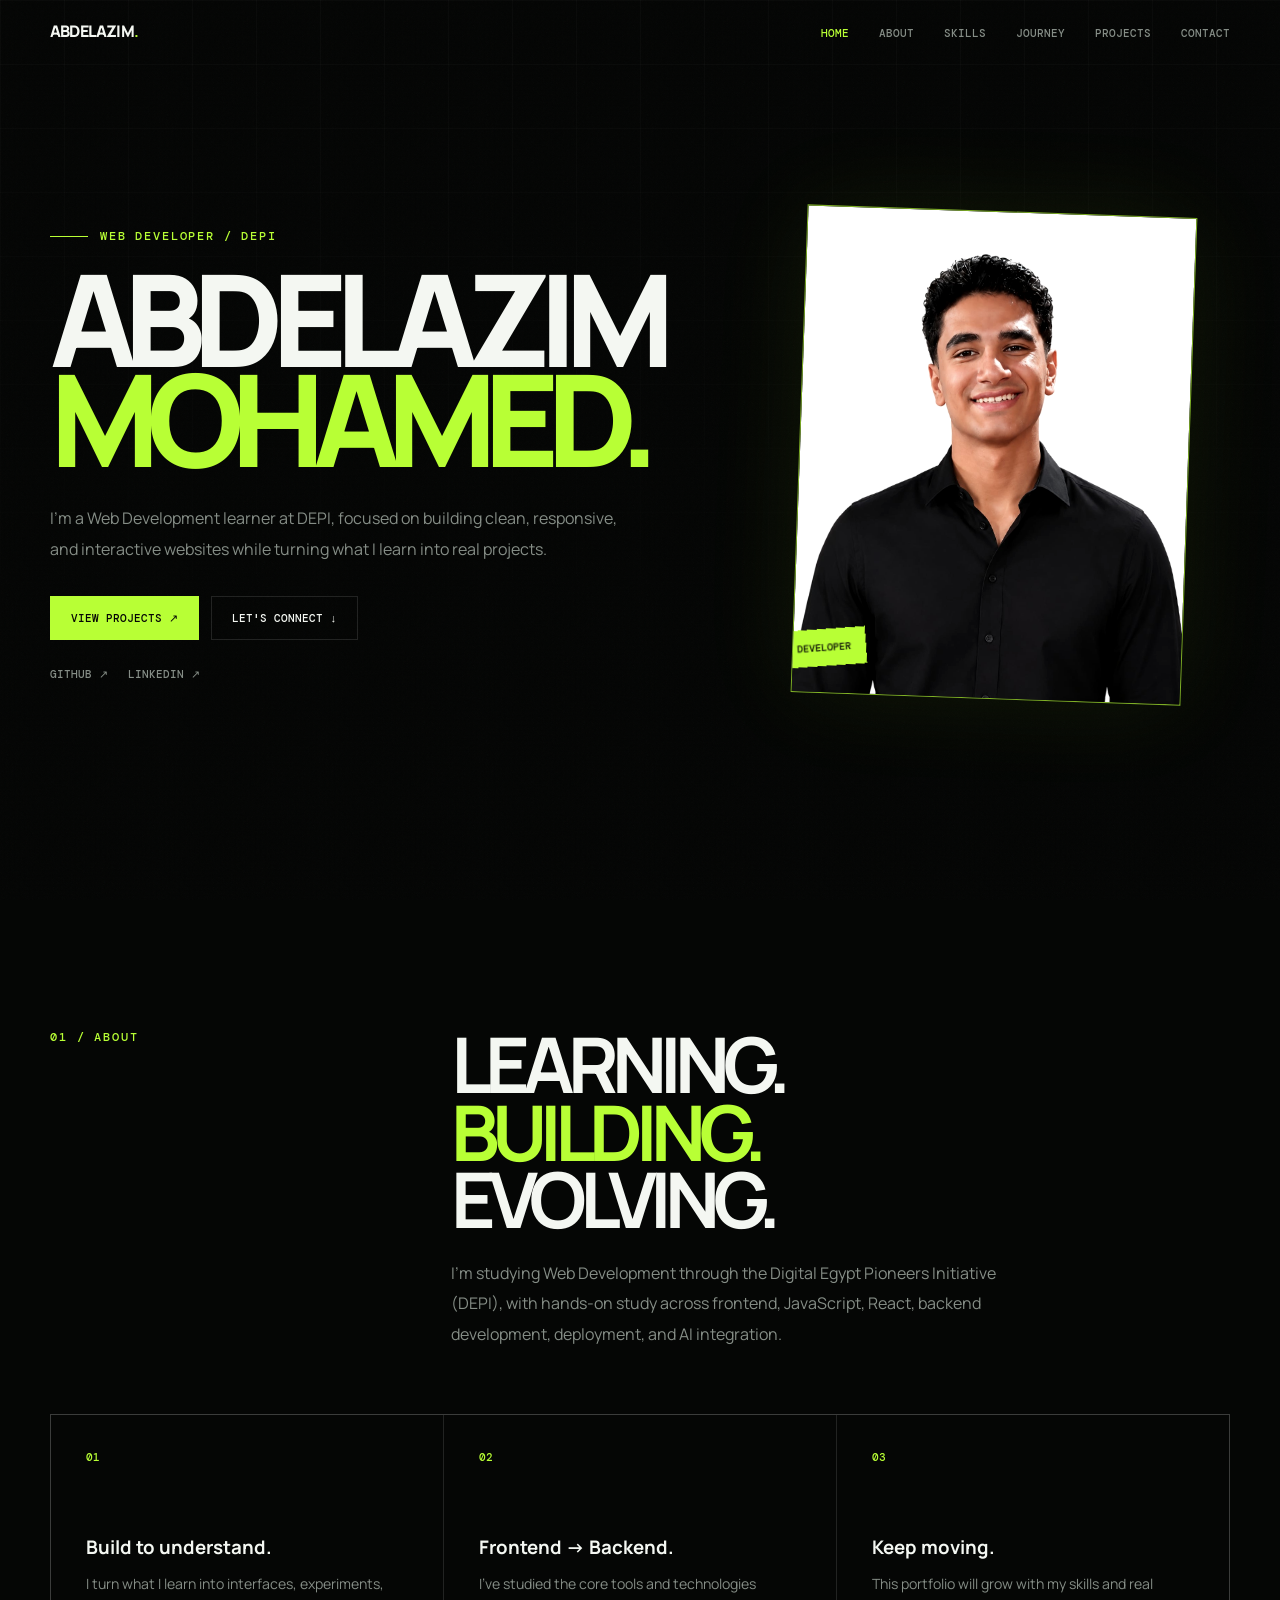
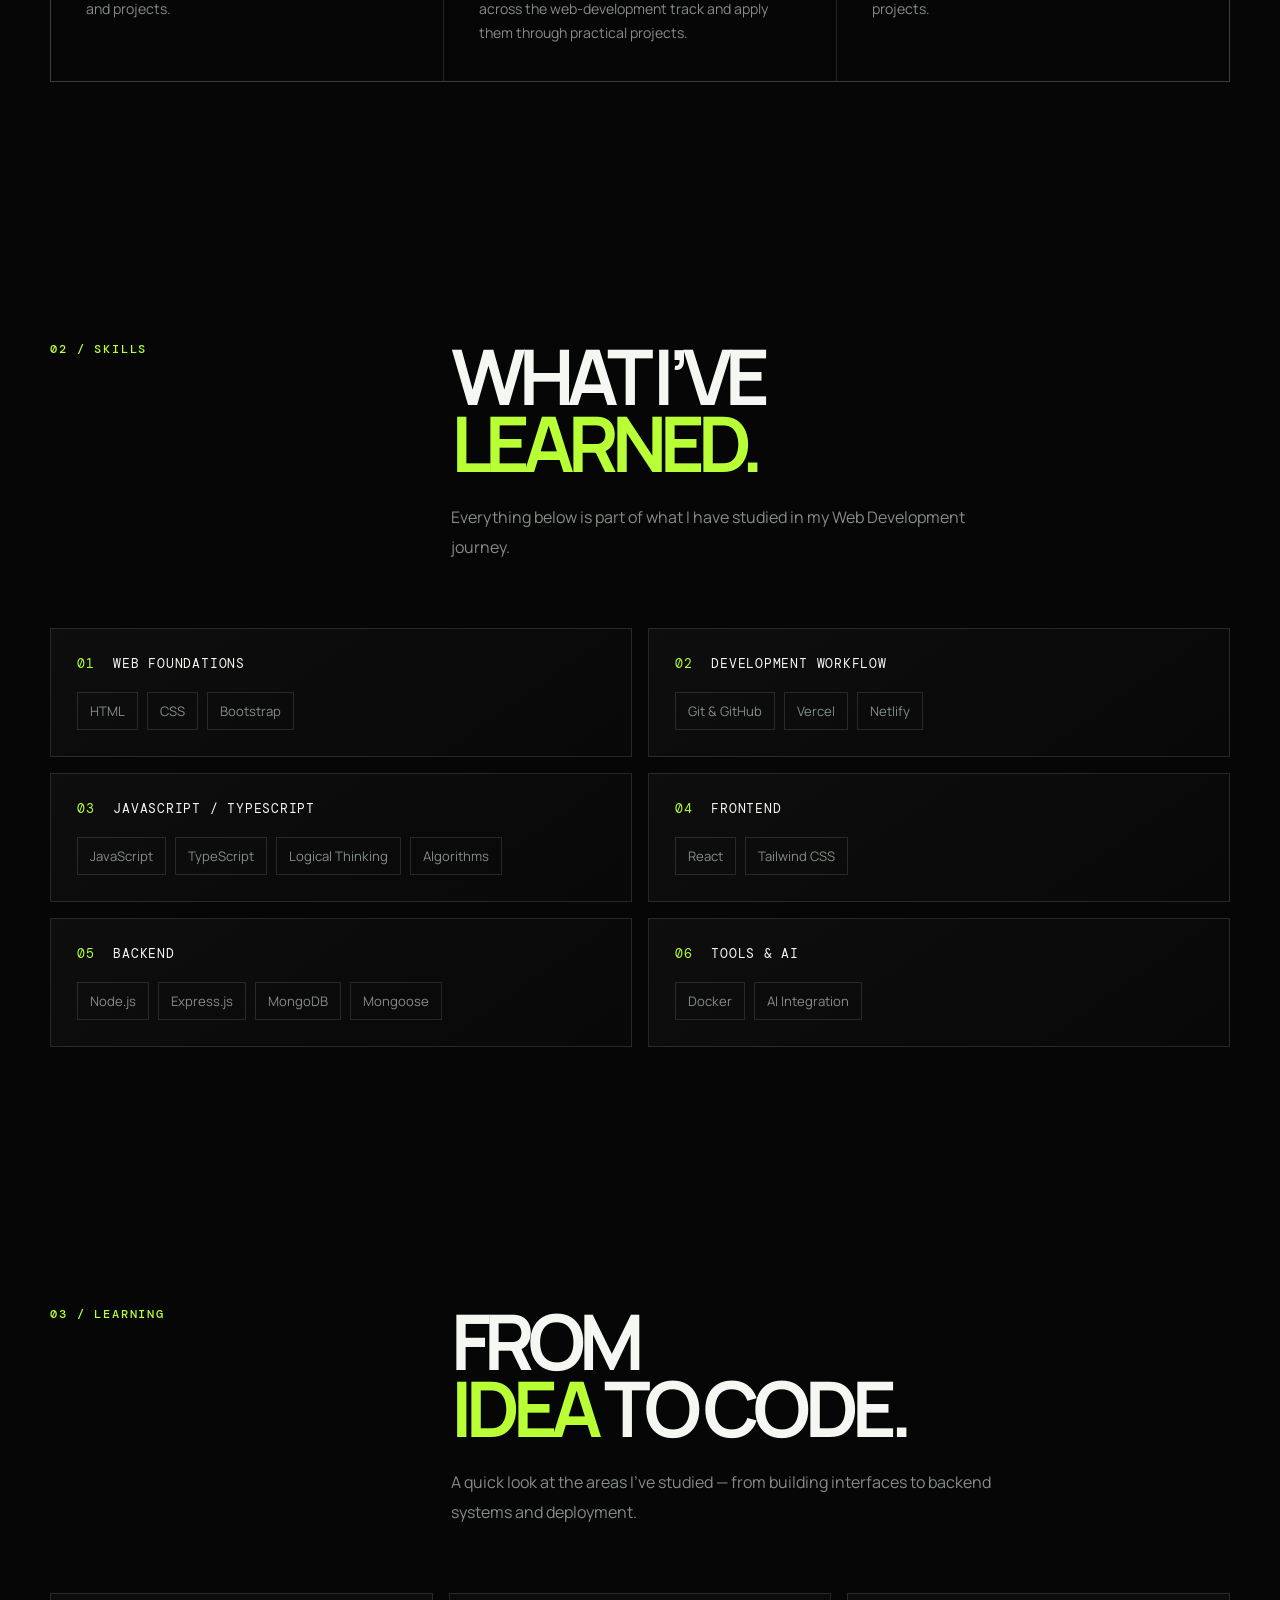
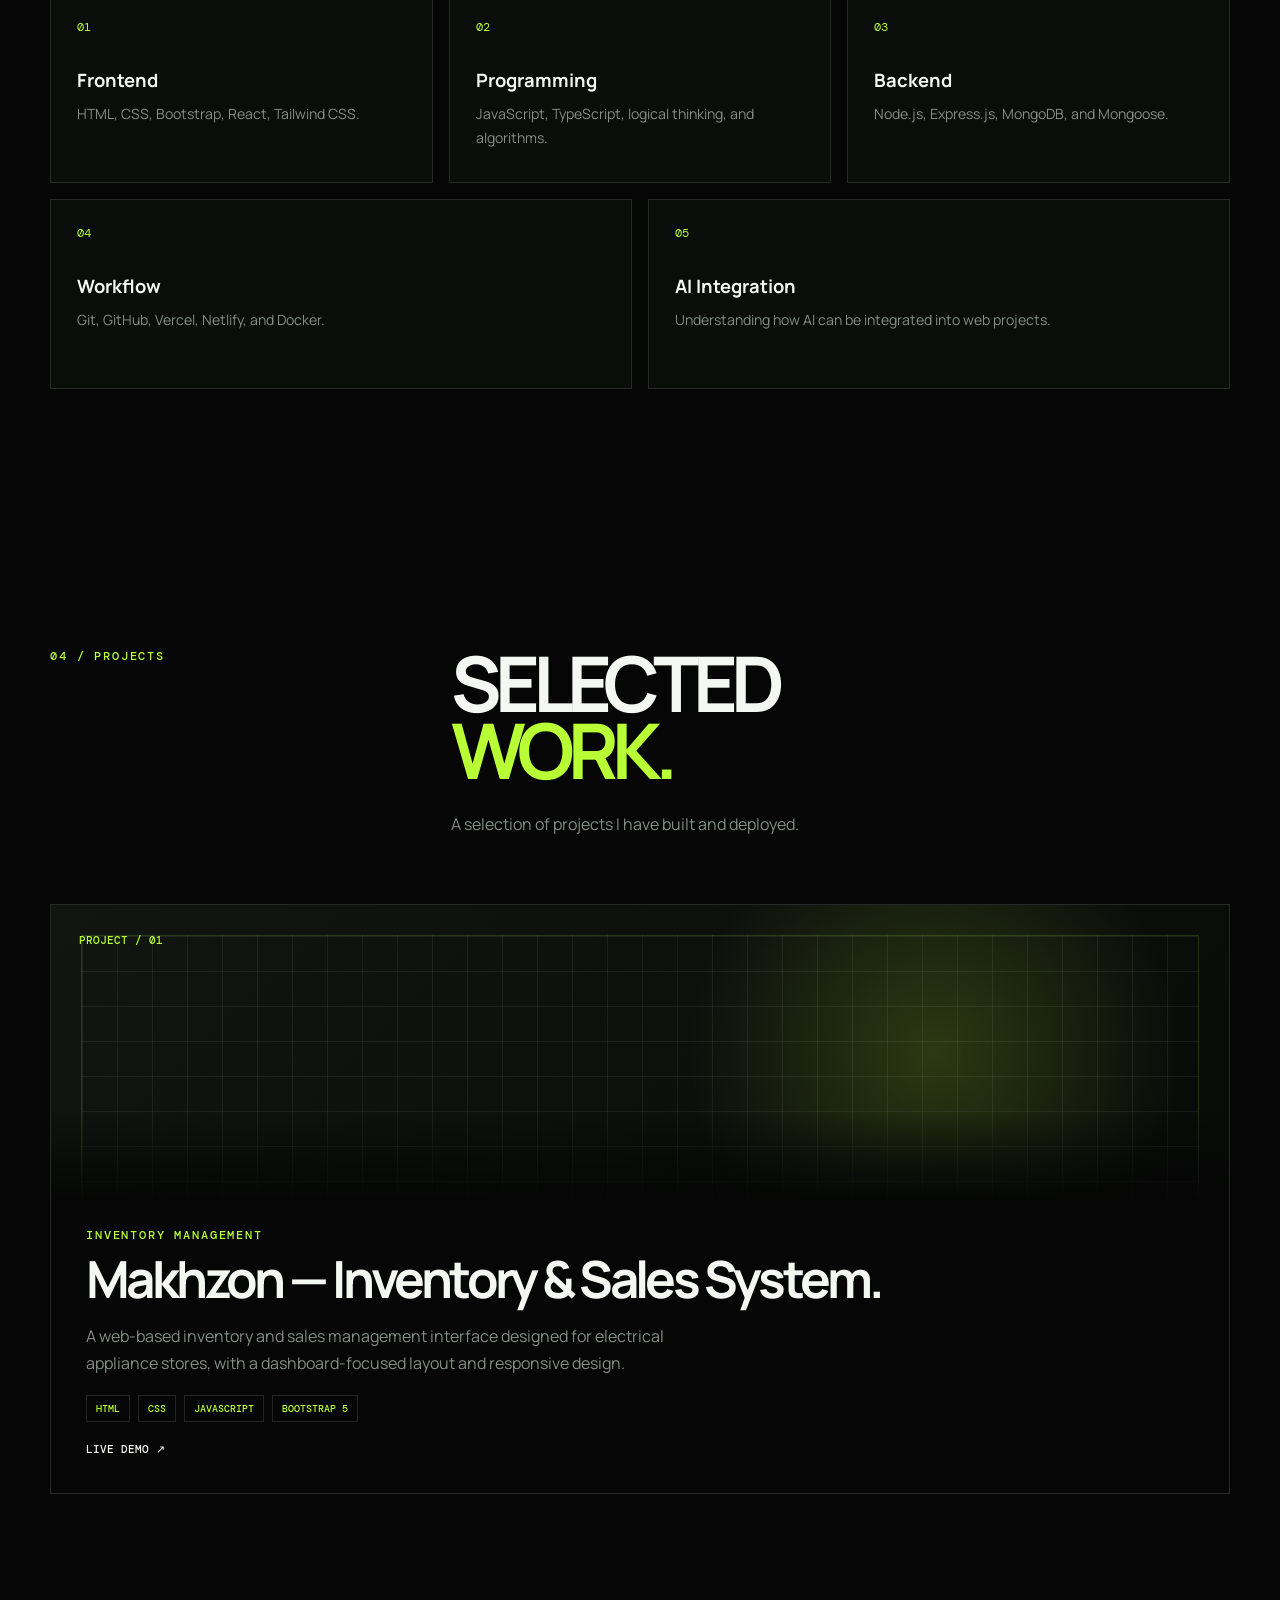
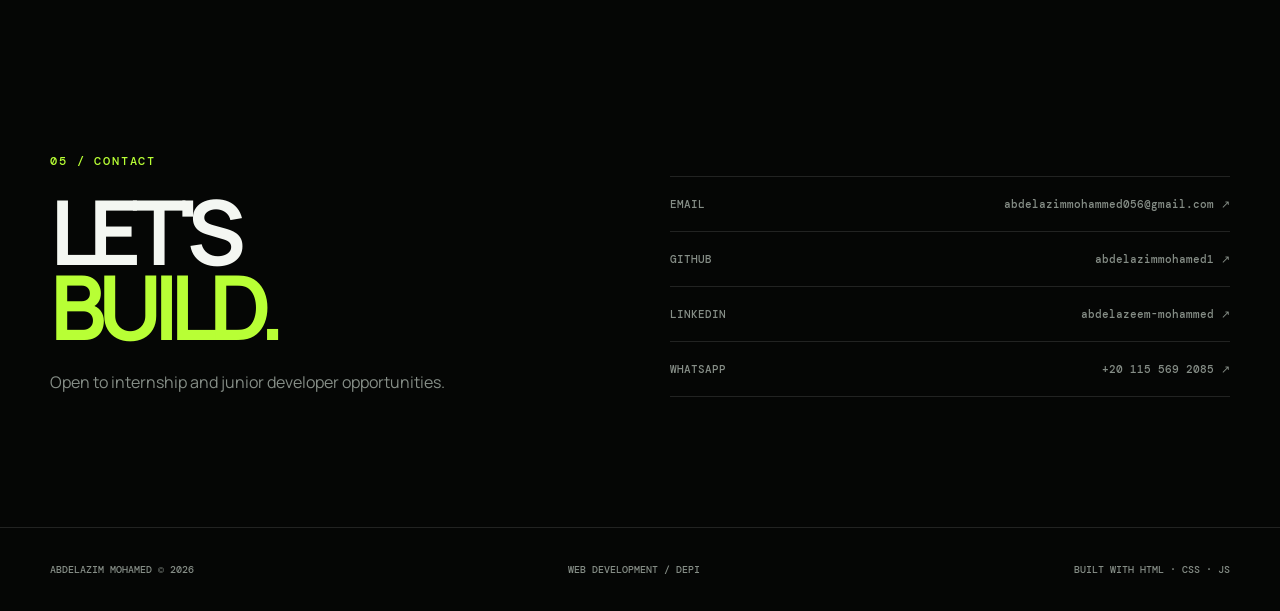
==== index.html @ 8761efee "p" ====
<!doctype html>
<html lang="en">
  <head>
    <meta charset="UTF-8" />
    <meta name="viewport" content="width=device-width,initial-scale=1" />
    <title>Abdelazim Mohamed — Developer</title>
    <link rel="preconnect" href="https://fonts.googleapis.com" />
    <link rel="preconnect" href="https://fonts.gstatic.com" crossorigin />
    <link
      href="https://fonts.googleapis.com/css2?family=DM+Mono:wght@400;500&family=Manrope:wght@400;600;700;800&display=swap"
      rel="stylesheet"
    />
    <link rel="stylesheet" href="style.css" />
  </head>
  <body>
    <nav id="nav">
      <div class="wrap nav">
        <a class="logo" href="#home">ABDELAZIM<b>.</b></a
        ><button class="menu" id="menu">☰</button>
        <ul class="links" id="links">
          <li><a class="active" href="#home">HOME</a></li>
          <li><a href="#about">ABOUT</a></li>
          <li><a href="#skills">SKILLS</a></li>
          <li><a href="#journey">JOURNEY</a></li>
          <li><a href="#projects">PROJECTS</a></li>
          <li><a href="#contact">CONTACT</a></li>
        </ul>
      </div>
    </nav>

    <main>
      <section class="hero" id="home">
        <div class="wrap hero-grid">
          <div class="reveal show">
            <div class="eyebrow mono">Web Developer / DEPI</div>
            <h1>ABDELAZIM<br /><span class="g">MOHAMED.</span></h1>
            <p>
              I’m a Web Development learner at DEPI, focused on building clean,
              responsive, and interactive websites while turning what I learn
              into real projects.
            </p>
            <div class="actions">
              <a class="btn primary" href="#projects">VIEW PROJECTS ↗</a
              ><a class="btn" href="#contact">LET'S CONNECT ↓</a>
            </div>
            <div class="socials">
              <a
                href="https://github.com/abdelazimmohamed1"
                target="_blank"
                rel="noopener"
                >GITHUB ↗</a
              ><a
                href="https://www.linkedin.com/in/abdelazeem-mohammed-2220913b4/"
                target="_blank"
                rel="noopener"
                >LINKEDIN ↗</a
              >
            </div>
          </div>
          <div class="portrait-stage reveal show">
            <div class="portrait">
              <img src="photo.jpg" alt="Abdelazim Mohamed" />
              <div class="tag">WEB DEVELOPER</div>
            </div>
          </div>
        </div>
      </section>

      <section id="about">
        <div class="wrap">
          <div class="head reveal">
            <div class="mono">01 / About</div>
            <div>
              <h2>
                LEARNING.<br /><span style="color: var(--g)">BUILDING.</span
                ><br />EVOLVING.
              </h2>
              <p>
                I’m studying Web Development through the Digital Egypt Pioneers
                Initiative (DEPI), with hands-on study across frontend,
                JavaScript, React, backend development, deployment, and AI
                integration.
              </p>
            </div>
          </div>
          <div class="about-grid">
            <article class="about-card reveal">
              <div class="num">01</div>
              <h3>Build to understand.</h3>
              <p>
                I turn what I learn into interfaces, experiments, and projects.
              </p>
            </article>
            <article class="about-card reveal">
              <div class="num">02</div>
              <h3>Frontend → Backend.</h3>
              <p>
                I’ve studied the core tools and technologies across the
                web-development track and apply them through practical projects.
              </p>
            </article>
            <article class="about-card reveal">
              <div class="num">03</div>
              <h3>Keep moving.</h3>
              <p>This portfolio will grow with my skills and real projects.</p>
            </article>
          </div>
        </div>
      </section>

      <section id="skills">
        <div class="wrap">
          <div class="head reveal">
            <div class="mono">02 / Skills</div>
            <div>
              <h2>
                WHAT I’VE<br /><span style="color: var(--g)">LEARNED.</span>
              </h2>
              <p>
                Everything below is part of what I have studied in my Web
                Development journey.
              </p>
            </div>
          </div>

          <div class="skill-groups">
            <div class="skill-group reveal">
              <div class="skill-group-title">
                <span>01</span> Web Foundations
              </div>
              <div class="skills">
                <div class="skill">HTML</div>
                <div class="skill">CSS</div>
                <div class="skill">Bootstrap</div>
              </div>
            </div>

            <div class="skill-group reveal">
              <div class="skill-group-title">
                <span>02</span> Development Workflow
              </div>
              <div class="skills">
                <div class="skill">Git & GitHub</div>
                <div class="skill">Vercel</div>
                <div class="skill">Netlify</div>
              </div>
            </div>

            <div class="skill-group reveal">
              <div class="skill-group-title">
                <span>03</span> JavaScript / TypeScript
              </div>
              <div class="skills">
                <div class="skill">JavaScript</div>
                <div class="skill">TypeScript</div>
                <div class="skill">Logical Thinking</div>
                <div class="skill">Algorithms</div>
              </div>
            </div>

            <div class="skill-group reveal">
              <div class="skill-group-title"><span>04</span> Frontend</div>
              <div class="skills">
                <div class="skill">React</div>
                <div class="skill">Tailwind CSS</div>
              </div>
            </div>

            <div class="skill-group reveal">
              <div class="skill-group-title"><span>05</span> Backend</div>
              <div class="skills">
                <div class="skill">Node.js</div>
                <div class="skill">Express.js</div>
                <div class="skill">MongoDB</div>
                <div class="skill">Mongoose</div>
              </div>
            </div>

            <div class="skill-group reveal">
              <div class="skill-group-title"><span>06</span> Tools & AI</div>
              <div class="skills">
                <div class="skill">Docker</div>
                <div class="skill">AI Integration</div>
              </div>
            </div>
          </div>
        </div>
      </section>

      <section id="journey">
        <div class="wrap">
          <div class="head reveal">
            <div class="mono">03 / Learning</div>
            <div>
              <h2>
                FROM<br /><span style="color: var(--g)">IDEA</span> TO CODE.
              </h2>
              <p>
                A quick look at the areas I’ve studied — from building
                interfaces to backend systems and deployment.
              </p>
            </div>
          </div>

          <div class="learning-grid">
            <div class="learning-card reveal">
              <span>01</span><strong>Frontend</strong>
              <p>HTML, CSS, Bootstrap, React, Tailwind CSS.</p>
            </div>
            <div class="learning-card reveal">
              <span>02</span><strong>Programming</strong>
              <p>JavaScript, TypeScript, logical thinking, and algorithms.</p>
            </div>
            <div class="learning-card reveal">
              <span>03</span><strong>Backend</strong>
              <p>Node.js, Express.js, MongoDB, and Mongoose.</p>
            </div>
            <div class="learning-card reveal">
              <span>04</span><strong>Workflow</strong>
              <p>Git, GitHub, Vercel, Netlify, and Docker.</p>
            </div>
            <div class="learning-card reveal">
              <span>05</span><strong>AI Integration</strong>
              <p>Understanding how AI can be integrated into web projects.</p>
            </div>
          </div>
        </div>
      </section>

      <section id="projects">
        <div class="wrap">
          <div class="head reveal">
            <div class="mono">04 / Projects</div>
            <div>
              <h2>SELECTED<br /><span style="color: var(--g)">WORK.</span></h2>
              <p>A selection of projects I have built and deployed.</p>
            </div>
          </div>
          <div class="projects">
            <article class="project reveal">
              <div class="visual"></div>
              <div class="pnum">PROJECT / 01</div>
              <div class="pinfo">
                <div class="mono">INVENTORY MANAGEMENT</div>
                <h3>Makhzon — Inventory &amp; Sales System.</h3>
                <p>
                  A web-based inventory and sales management interface designed
                  for electrical appliance stores, with a dashboard-focused
                  layout and responsive design.
                </p>
                <div class="meta">
                  <span>HTML</span><span>CSS</span><span>JAVASCRIPT</span
                  ><span>BOOTSTRAP 5</span>
                </div>
                <a
                  class="plink"
                  href="https://makhzon-nu.vercel.app/"
                  target="_blank"
                  rel="noopener noreferrer"
                  >LIVE DEMO ↗</a
                >
              </div>
            </article>
          </div>
        </div>
      </section>

      <section id="contact">
        <div class="wrap contact">
          <div class="reveal">
            <div class="mono">05 / Contact</div>
            <h2 style="margin-top: 25px">
              LET'S<br /><span style="color: var(--g)">BUILD.</span>
            </h2>
            <p
              class="muted"
              style="max-width: 480px; margin-top: 25px; line-height: 1.8"
            >
              Open to internship and junior developer opportunities.
            </p>
          </div>
          <div class="contact-links reveal">
            <a href="mailto:abdelazimmohammed056@gmail.com"
              ><span>EMAIL</span
              ><span>abdelazimmohammed056@gmail.com ↗</span></a
            ><a
              href="https://github.com/abdelazimmohamed1"
              target="_blank"
              rel="noopener"
              ><span>GITHUB</span><span>abdelazimmohamed1 ↗</span></a
            ><a
              href="https://www.linkedin.com/in/abdelazeem-mohammed-2220913b4/"
              target="_blank"
              rel="noopener"
              ><span>LINKEDIN</span><span>abdelazeem-mohammed ↗</span></a
            ><a href="https://wa.me/201155692085" target="_blank" rel="noopener"
              ><span>WHATSAPP</span><span>+20 115 569 2085 ↗</span></a
            >
          </div>
        </div>
      </section>
    </main>

    <footer>
      <div class="wrap footer">
        <span>ABDELAZIM MOHAMED © <span id="year"></span></span
        ><span>WEB DEVELOPMENT / DEPI</span
        ><span>BUILT WITH HTML · CSS · JS</span>
      </div>
    </footer>

    <script src="script.js"></script>
  </body>
</html>
---- style.css ----
:root {
  --bg: #050605;
  --bg2: #0a0d0a;
  --text: #f4f7f2;
  --muted: #858d86;
  --g: #b8ff35;
  --line: rgba(244, 247, 242, 0.12);
  --mono: "DM Mono", monospace;
  --sans: "Manrope", sans-serif;
}
* {
  box-sizing: border-box;
  margin: 0;
  padding: 0;
}
html {
  scroll-behavior: smooth;
}
body {
  background: var(--bg);
  color: var(--text);
  font-family: var(--sans);
  overflow-x: hidden;
}
a {
  color: inherit;
  text-decoration: none;
}
::selection {
  background: var(--g);
  color: #050605;
}
body:before {
  content: "";
  position: fixed;
  inset: 0;
  z-index: -2;
  background-image: linear-gradient(
      rgba(255, 255, 255, 0.025) 1px,
      transparent 1px
    ),
    linear-gradient(90deg, rgba(255, 255, 255, 0.025) 1px, transparent 1px);
  background-size: 64px 64px;
  mask-image: linear-gradient(#000, transparent 85%);
  pointer-events: none;
}
body:after {
  content: "";
  position: fixed;
  inset: 0;
  z-index: -1;
  opacity: 0.025;
  pointer-events: none;
  background-image: url("data:image/svg+xml,%3Csvg xmlns='http://www.w3.org/2000/svg' width='160' height='160'%3E%3Cfilter id='n'%3E%3CfeTurbulence baseFrequency='.8' numOctaves='3' stitchTiles='stitch'/%3E%3C/filter%3E%3Crect width='100%25' height='100%25' filter='url(%23n)'/%3E%3C/svg%3E");
}
.wrap {
  width: min(1180px, calc(100% - 40px));
  margin: auto;
}
.mono {
  font: 500 0.72rem var(--mono);
  letter-spacing: 0.16em;
  text-transform: uppercase;
  color: var(--g);
}
.muted {
  color: var(--muted);
}
section {
  padding: 130px 0;
  position: relative;
}
nav {
  position: fixed;
  top: 0;
  left: 0;
  right: 0;
  z-index: 20;
  padding: 20px 0;
  transition: 0.3s;
}
nav.scrolled {
  background: #050605cc;
  backdrop-filter: blur(18px);
  border-bottom: 1px solid var(--line);
}
.nav {
  display: flex;
  justify-content: space-between;
  align-items: center;
}
.logo {
  font-weight: 800;
  letter-spacing: -0.05em;
}
.logo b {
  color: var(--g);
}
.links {
  display: flex;
  gap: 30px;
  list-style: none;
}
.links a {
  font: 500 0.7rem var(--mono);
  color: var(--muted);
  transition: 0.2s;
}
.links a:hover,
.links a.active {
  color: var(--g);
}
.menu {
  display: none;
  background: none;
  border: 1px solid var(--line);
  color: var(--g);
  padding: 8px 11px;
}
.hero {
  min-height: 100vh;
  padding-top: 140px;
  display: flex;
  align-items: center;
}
.hero-grid {
  display: grid;
  grid-template-columns: 1.15fr 0.85fr;
  gap: 70px;
  align-items: center;
}
.eyebrow {
  display: flex;
  gap: 12px;
  align-items: center;
}
.eyebrow:before {
  content: "";
  width: 38px;
  height: 1px;
  background: var(--g);
}
h1 {
  font-size: clamp(4.3rem, 10vw, 9.5rem);
  line-height: 0.78;
  letter-spacing: -0.1em;
  margin-top: 25px;
  font-weight: 800;
}
h1 .g {
  color: var(--g);
}
.hero p {
  max-width: 580px;
  margin-top: 35px;
  color: var(--muted);
  line-height: 1.9;
}
.actions {
  display: flex;
  gap: 12px;
  flex-wrap: wrap;
  margin-top: 32px;
}
.btn {
  display: inline-flex;
  padding: 14px 20px;
  border: 1px solid var(--line);
  font: 500 0.7rem var(--mono);
  transition: 0.3s;
}
.btn:hover {
  border-color: var(--g);
  transform: translateY(-4px);
}
.primary {
  background: var(--g);
  border-color: var(--g);
  color: #050605;
}
.primary:hover {
  box-shadow: 0 15px 45px #b8ff3530;
}
.socials {
  display: flex;
  gap: 20px;
  margin-top: 27px;
}
.socials a {
  font: 500 0.68rem var(--mono);
  color: var(--muted);
}
.socials a:hover {
  color: var(--g);
}
.portrait-stage {
  min-height: 500px;
  display: grid;
  place-items: center;
}
.portrait {
  width: min(390px, 75vw);
  aspect-ratio: 4/5;
  position: relative;
  overflow: hidden;
  display: grid;
  place-items: center;
  background: linear-gradient(145deg, #b8ff351f, transparent 38%), var(--bg2);
  border: 1px solid #b8ff35a8;
  transform: rotate(2deg);
  box-shadow: 0 0 100px #b8ff3514;
}
.portrait img {
  width: 100%;
  height: 100%;
  object-fit: cover;
  filter: grayscale(15%) contrast(1.05);
}
.portrait:before {
  content: "";
  position: absolute;
  inset: 18px;
  border: 1px solid #b8ff3533;
}
.portrait strong {
  display: block;
  color: var(--g);
  font: 500 0.72rem var(--mono);
  letter-spacing: 0.14em;
}
.portrait small {
  display: block;
  margin-top: 12px;
  color: var(--muted);
  font: 400 0.63rem var(--mono);
}
.tag {
  position: absolute;
  bottom: 5%;
  left: -35px;
  padding: 12px 15px;
  background: var(--g);
  color: #050605;
  font: 500 0.65rem var(--mono);
  transform: rotate(-6deg);
}
.head {
  display: grid;
  grid-template-columns: 0.45fr 1fr;
  gap: 50px;
  margin-bottom: 65px;
}
.head h2 {
  font-size: clamp(2.8rem, 6vw, 6.4rem);
  line-height: 0.88;
  letter-spacing: -0.09em;
}
.head p {
  max-width: 570px;
  margin-top: 25px;
  color: var(--muted);
  line-height: 1.9;
}
.about-grid {
  display: grid;
  grid-template-columns: repeat(3, 1fr);
  gap: 1px;
  background: var(--line);
  border: 1px solid var(--line);
}
.about-card {
  background: var(--bg);
  padding: 35px;
  min-height: 250px;
}
.num {
  color: var(--g);
  font: 500 0.7rem var(--mono);
}
.about-card h3 {
  margin-top: 70px;
}
.about-card p {
  margin-top: 12px;
  color: var(--muted);
  line-height: 1.75;
  font-size: 0.88rem;
}
.skills {
  display: flex;
  flex-wrap: wrap;
  gap: 10px;
}
.skill {
  padding: 15px 18px;
  border: 1px solid var(--line);
  font-size: 0.8rem;
  transition: 0.3s;
}
.skill:hover {
  border-color: var(--g);
  color: var(--g);
  transform: translateY(-5px);
}
.skill.current {
  border-color: var(--g);
  color: var(--g);
}
.status {
  display: flex;
  gap: 28px;
  margin-top: 28px;
  flex-wrap: wrap;
  font: 500 0.66rem var(--mono);
  color: var(--muted);
}
.status i {
  display: inline-block;
  width: 7px;
  height: 7px;
  border-radius: 50%;
  background: var(--g);
  box-shadow: 0 0 10px var(--g);
  margin-right: 8px;
}
.journey {
  border-top: 1px solid var(--line);
}
.journey-item {
  display: grid;
  grid-template-columns: 160px 1fr 130px;
  gap: 25px;
  padding: 28px 0;
  border-bottom: 1px solid var(--line);
  align-items: center;
  transition: 0.3s;
}
.journey-item:hover {
  padding-left: 14px;
  background: #b8ff3507;
}
.journey-num {
  font: 500 0.7rem var(--mono);
  color: var(--g);
}
.journey-title {
  font-weight: 700;
}
.journey-desc {
  margin-top: 7px;
  color: var(--muted);
  font-size: 0.84rem;
}
.journey-status {
  text-align: right;
  font: 500 0.64rem var(--mono);
  color: var(--muted);
}
.journey-status.current {
  color: var(--g);
}
.projects {
  display: grid;
  grid-template-columns: 1fr 1fr;
  gap: 20px;
}
.project {
  min-height: 500px;
  position: relative;
  overflow: hidden;
  border: 1px solid var(--line);
  background: var(--bg2);
  transition: 0.4s;
}
.project:first-child {
  grid-column: span 2;
  min-height: 590px;
}
.project:hover {
  border-color: #b8ff3599;
  transform: translateY(-7px);
}
.visual {
  position: absolute;
  inset: 0;
  background: radial-gradient(circle at 75% 25%, #b8ff352e, transparent 25%),
    linear-gradient(135deg, #111611, #070807);
}
.visual:before {
  content: "";
  position: absolute;
  inset: 30px;
  border: 1px solid #b8ff3528;
  background-image: linear-gradient(#fff1 1px, transparent 1px),
    linear-gradient(90deg, #fff1 1px, transparent 1px);
  background-size: 35px 35px;
}
.pnum {
  position: absolute;
  top: 28px;
  left: 28px;
  color: var(--g);
  font: 500 0.68rem var(--mono);
}
.pinfo {
  position: absolute;
  left: 0;
  right: 0;
  bottom: 0;
  padding: 35px;
  padding-top: 120px;
  background: linear-gradient(transparent, #050605 25%);
}
.pinfo h3 {
  font-size: clamp(1.8rem, 4vw, 3.5rem);
  letter-spacing: -0.07em;
}
.pinfo p {
  max-width: 600px;
  margin: 10px 0;
  color: var(--muted);
  line-height: 1.7;
}
.meta {
  display: flex;
  gap: 8px;
  flex-wrap: wrap;
  margin-top: 18px;
}
.meta span {
  padding: 6px 9px;
  border: 1px solid var(--line);
  color: var(--g);
  font: 500 0.6rem var(--mono);
}
.plink {
  display: inline-block;
  margin-top: 20px;
  font: 500 0.68rem var(--mono);
}
.plink:hover {
  color: var(--g);
}
.featured {
  padding: 70px;
  border: 1px solid var(--g);
  background: radial-gradient(circle at 90% 10%, #b8ff3528, transparent 30%),
    var(--bg2);
}
.featured h2 {
  font-size: clamp(3rem, 7vw, 7rem);
  line-height: 0.83;
  letter-spacing: -0.1em;
  margin-top: 20px;
}
.featured-grid {
  display: grid;
  grid-template-columns: 1fr 0.7fr;
  gap: 70px;
  margin-top: 50px;
}
.featured p {
  max-width: 650px;
  color: var(--muted);
  line-height: 1.9;
}
.details {
  border-left: 1px solid var(--line);
  padding-left: 30px;
}
.detail {
  padding: 15px 0;
  border-bottom: 1px solid var(--line);
}
.detail b {
  display: block;
  color: var(--g);
  font: 500 0.63rem var(--mono);
  margin-bottom: 7px;
}
.detail span {
  color: var(--muted);
  font-size: 0.8rem;
}
.contact {
  display: grid;
  grid-template-columns: 1fr 1fr;
  gap: 60px;
  align-items: end;
}
.contact h2 {
  font-size: clamp(3rem, 7vw, 7rem);
  line-height: 0.83;
  letter-spacing: -0.1em;
}
.contact-links {
  border-top: 1px solid var(--line);
}
.contact-links a {
  display: flex;
  justify-content: space-between;
  gap: 15px;
  padding: 20px 0;
  border-bottom: 1px solid var(--line);
  font: 500 0.7rem var(--mono);
  color: var(--muted);
  transition: 0.2s;
}
.contact-links a:hover {
  color: var(--g);
  padding-left: 10px;
}
footer {
  border-top: 1px solid var(--line);
  padding: 35px 0;
  color: var(--muted);
  font: 500 0.63rem var(--mono);
}
.footer {
  display: flex;
  justify-content: space-between;
  gap: 20px;
}
.reveal {
  opacity: 0;
  transform: translateY(30px);
  transition: 0.8s;
}
.reveal.show {
  opacity: 1;
  transform: none;
}
@keyframes spin {
  to {
    transform: rotate(360deg);
  }
}
@media (max-width: 900px) {
  .links {
    display: none;
    position: absolute;
    top: 70px;
    left: 20px;
    right: 20px;
    flex-direction: column;
    padding: 18px;
    background: #050605f5;
    border: 1px solid var(--line);
  }
  .links.open {
    display: flex;
  }
  .menu {
    display: block;
  }
  .hero-grid,
  .contact,
  .featured-grid {
    grid-template-columns: 1fr;
  }
  .portrait-stage {
    min-height: 430px;
  }
  .head {
    grid-template-columns: 1fr;
    gap: 20px;
  }
  .about-grid {
    grid-template-columns: 1fr;
  }
  .journey-item {
    grid-template-columns: 90px 1fr;
  }
  .journey-status {
    text-align: left;
    grid-column: 2;
  }
  .projects {
    grid-template-columns: 1fr;
  }
  .project:first-child {
    grid-column: auto;
  }
  .featured {
    padding: 40px 25px;
  }
}
@media (max-width: 560px) {
  .wrap {
    width: calc(100% - 28px);
  }
  section {
    padding: 90px 0;
  }
  h1 {
    font-size: 20vw;
  }
  .portrait {
    width: 75vw;
  }
  .tag {
    left: -10px;
  }
  .project,
  .project:first-child {
    min-height: 470px;
  }
  .pinfo {
    padding: 25px;
    padding-top: 110px;
  }
  .journey-item {
    grid-template-columns: 1fr;
    gap: 8px;
  }
  .journey-status {
    grid-column: auto;
  }
  .footer {
    flex-direction: column;
  }
}

.skill-groups {
  display: grid;
  grid-template-columns: repeat(2, minmax(0, 1fr));
  gap: 16px;
}
.skill-group {
  padding: 26px;
  border: 1px solid var(--line);
  background: linear-gradient(
    145deg,
    rgba(255, 255, 255, 0.035),
    rgba(255, 255, 255, 0.012)
  );
  transition: 0.3s ease;
}
.skill-group:hover {
  border-color: rgba(184, 255, 53, 0.55);
  transform: translateY(-5px);
}
.skill-group-title {
  margin-bottom: 20px;
  font-family: var(--mono);
  font-size: 0.8rem;
  color: var(--text);
  letter-spacing: 0.06em;
  text-transform: uppercase;
}
.skill-group-title span {
  color: var(--g);
  margin-right: 10px;
}
.skill-group .skills {
  display: flex;
  flex-wrap: wrap;
  gap: 9px;
}
.skill-group .skill {
  padding: 9px 12px;
  border: 1px solid var(--line);
  color: var(--muted);
  font-size: 0.82rem;
}
.skill-group .skill:hover {
  border-color: var(--g);
  color: var(--g);
}
@media (max-width: 700px) {
  .skill-groups {
    grid-template-columns: 1fr;
  }
}

.learning-grid {
  display: grid;
  grid-template-columns: repeat(12, minmax(0, 1fr));
  gap: 16px;
}
.learning-card {
  grid-column: span 4;
  min-height: 190px;
  padding: 26px;
  border: 1px solid var(--line);
  background: var(--bg2);
  display: flex;
  flex-direction: column;
  transition: 0.3s ease;
}
.learning-card:nth-child(4),
.learning-card:nth-child(5) {
  grid-column: span 6;
}
.learning-card:hover {
  border-color: rgba(184, 255, 53, 0.55);
  transform: translateY(-6px);
}
.learning-card span {
  font-family: var(--mono);
  font-size: 0.72rem;
  color: var(--g);
  margin-bottom: 32px;
}
.learning-card strong {
  font-size: 1.15rem;
  margin-bottom: 9px;
}
.learning-card p {
  color: var(--muted);
  line-height: 1.7;
  font-size: 0.88rem;
}
@media (max-width: 700px) {
  .learning-card,
  .learning-card:nth-child(4),
  .learning-card:nth-child(5) {
    grid-column: span 12;
  }
}
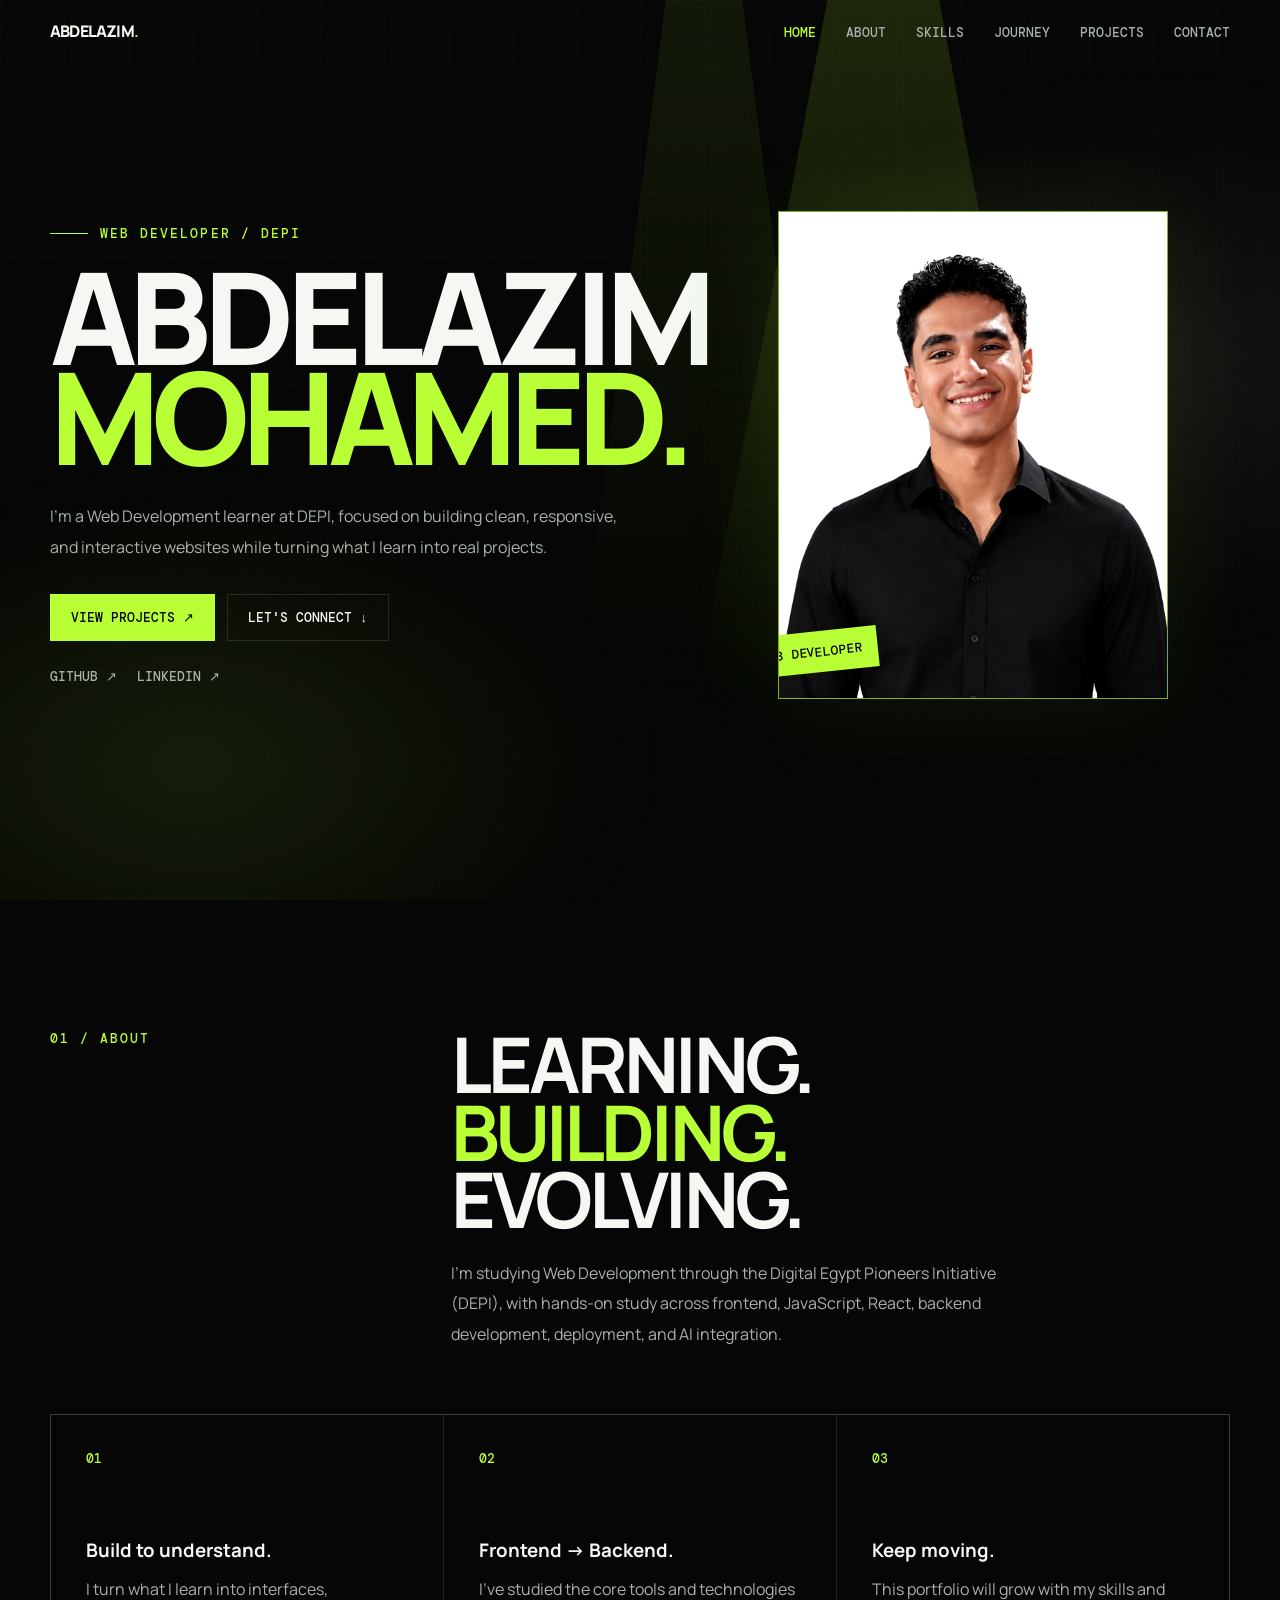
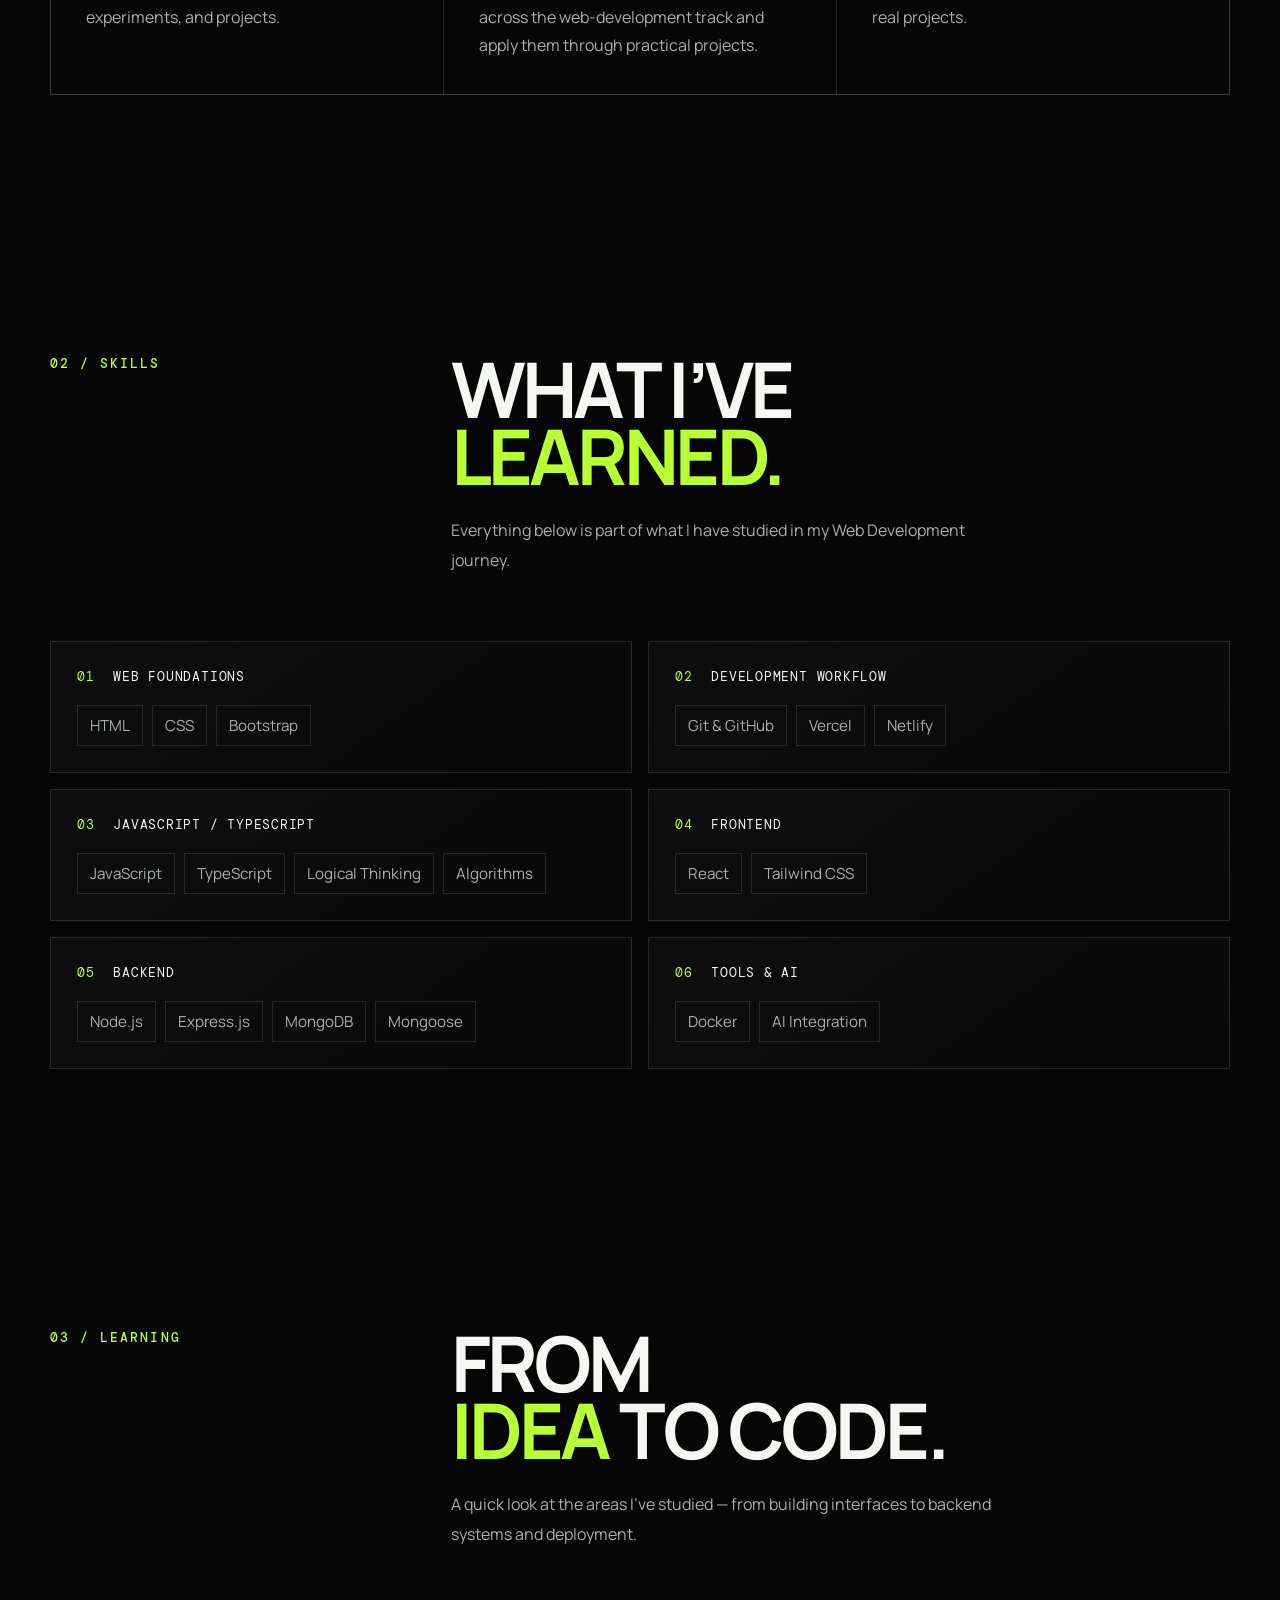
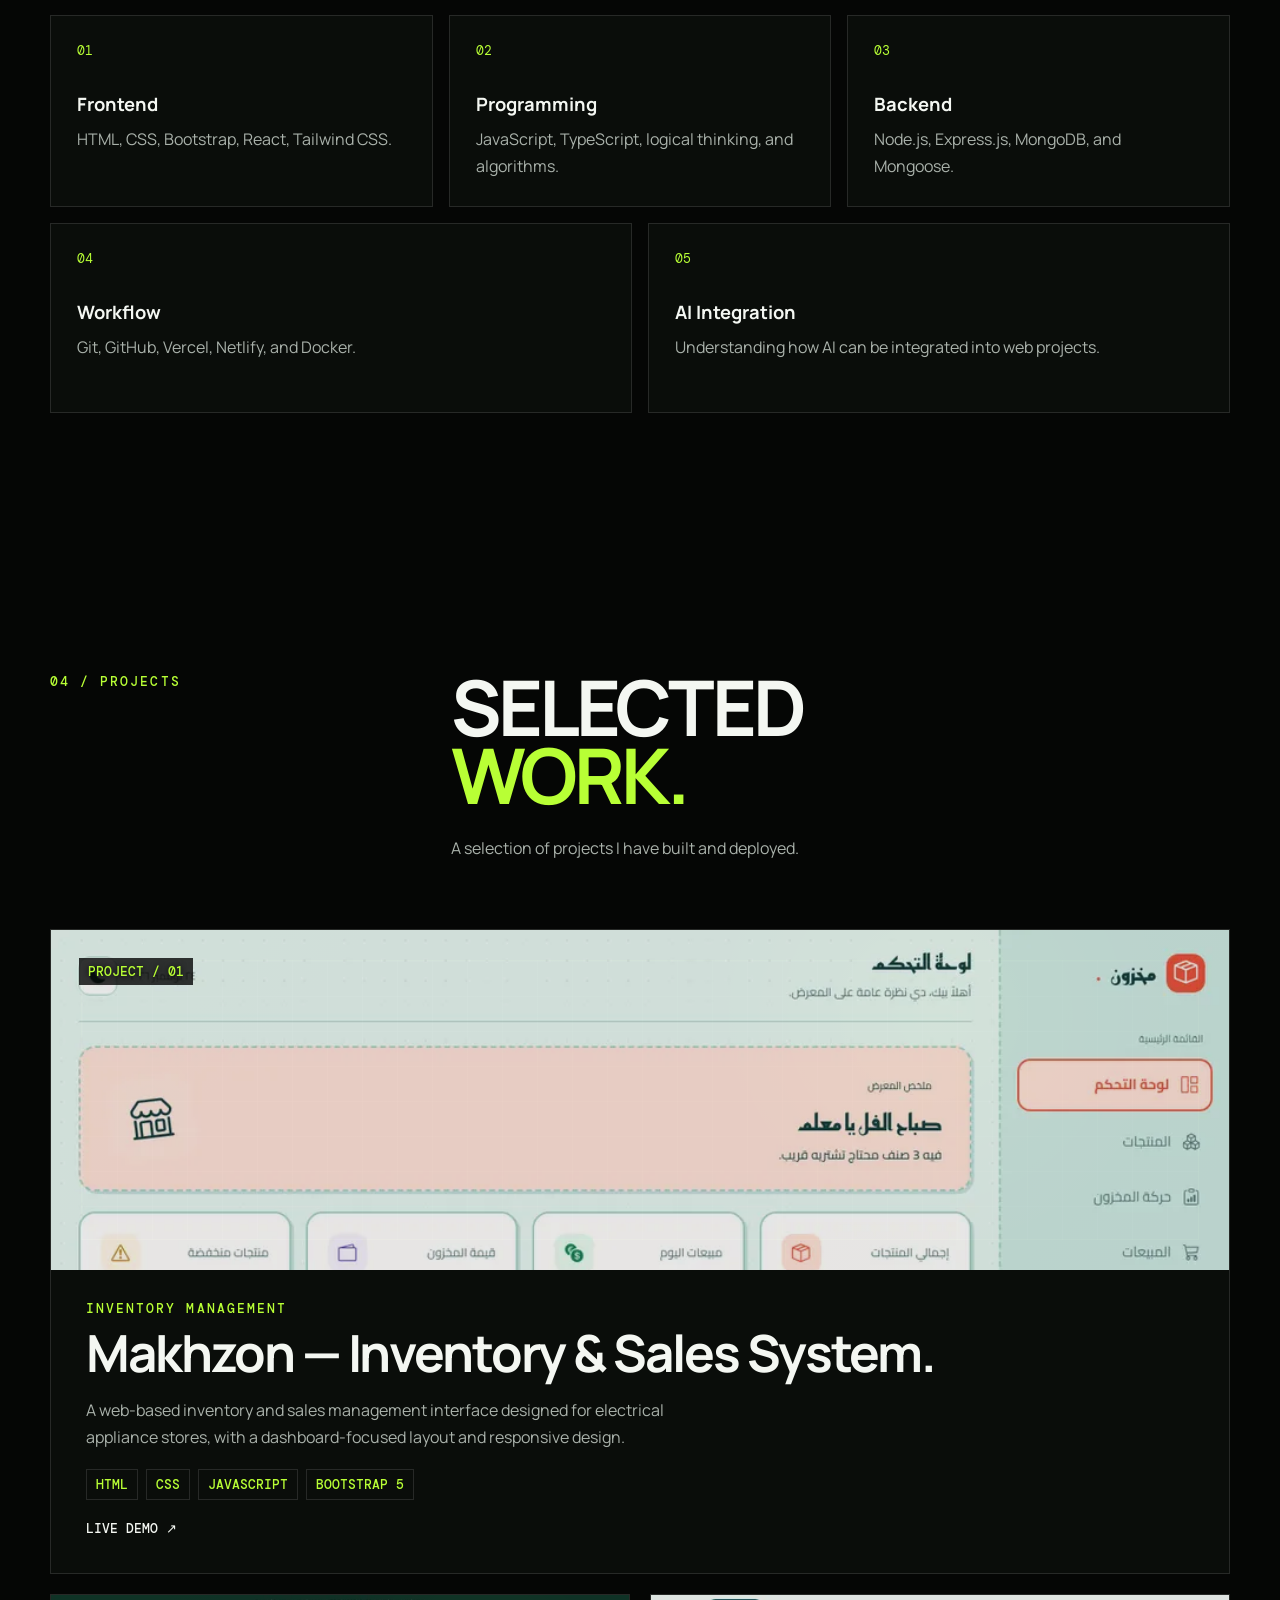
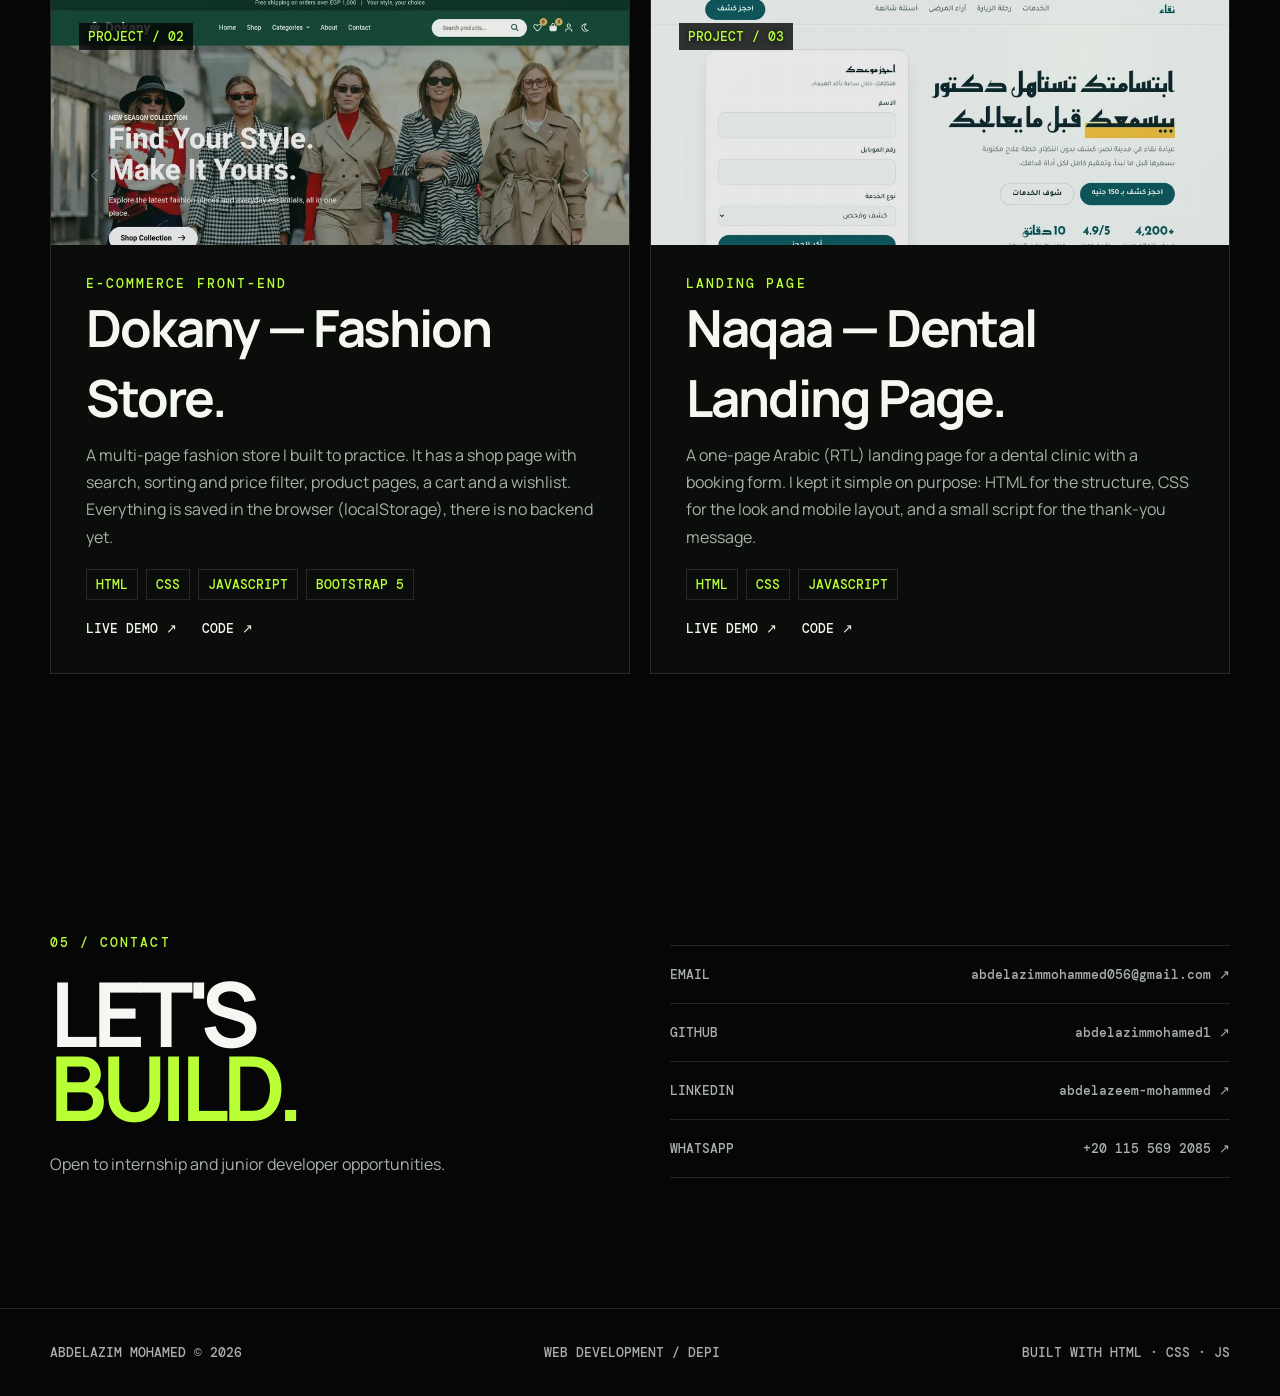
==== commit c5703e06: "Add files via upload" ====
--- a/index.html
+++ b/index.html
@@ -30,6 +30,13 @@
 
     <main>
       <section class="hero" id="home">
+        <!-- خلفية الهيرو المتحركة: شعاع نور + ضباب + جزيئات (الجزيئات بيضيفها script.js) -->
+        <div class="hero-bg" id="heroBg" aria-hidden="true">
+          <span class="beam beam-1"></span>
+          <span class="beam beam-2"></span>
+          <span class="fog fog-1"></span>
+          <span class="fog fog-2"></span>
+        </div>
         <div class="wrap hero-grid">
           <div class="reveal show">
             <div class="eyebrow mono">Web Developer / DEPI</div>
@@ -238,7 +245,15 @@
           </div>
           <div class="projects">
             <article class="project reveal">
-              <div class="visual"></div>
+              <div class="visual">
+                <img
+                  src="images/makhzon.webp"
+                  alt="Makhzon dashboard showing sales numbers, low stock items and a sales chart (Arabic interface)"
+                  width="1000"
+                  height="625"
+                  loading="lazy"
+                />
+              </div>
               <div class="pnum">PROJECT / 01</div>
               <div class="pinfo">
                 <div class="mono">INVENTORY MANAGEMENT</div>
@@ -261,6 +276,78 @@
                 >
               </div>
             </article>
+
+            <!-- مشروع 2 -->
+            <article class="project reveal">
+              <div class="visual">
+                <img
+                  src="images/dokany.webp"
+                  alt="Dokany fashion store home page with a hero banner of women's clothing"
+                  width="1000"
+                  height="625"
+                  loading="lazy"
+                />
+              </div>
+              <div class="pnum">PROJECT / 02</div>
+              <div class="pinfo">
+                <div class="mono">E-COMMERCE FRONT-END</div>
+                <h3>Dokany — Fashion Store.</h3>
+                <p>
+                  A multi-page fashion store I built to practice. It has a shop page with search, sorting and price filter, product pages, a cart and a wishlist. Everything is saved in the browser (localStorage), there is no backend yet.
+                </p>
+                <div class="meta"><span>HTML</span><span>CSS</span><span>JAVASCRIPT</span><span>BOOTSTRAP 5</span></div>
+                <a
+                  class="plink"
+                  href="https://dokany-omega.vercel.app/"
+                  target="_blank"
+                  rel="noopener noreferrer"
+                  >LIVE DEMO ↗</a
+                >
+                <a
+                  class="plink"
+                  href="https://github.com/abdelazimmohamed1/Dokany"
+                  target="_blank"
+                  rel="noopener noreferrer"
+                  >CODE ↗</a
+                >
+              </div>
+            </article>
+
+            <!-- مشروع 3 -->
+            <article class="project reveal">
+              <div class="visual">
+                <img
+                  src="images/naqaa.webp"
+                  alt="Naqaa dental clinic landing page with a booking form and the headline in Arabic"
+                  width="1000"
+                  height="625"
+                  loading="lazy"
+                />
+              </div>
+              <div class="pnum">PROJECT / 03</div>
+              <div class="pinfo">
+                <div class="mono">LANDING PAGE</div>
+                <h3>Naqaa — Dental Landing Page.</h3>
+                <p>
+                  A one-page Arabic (RTL) landing page for a dental clinic with a booking form. I kept it simple on purpose: HTML for the structure, CSS for the look and mobile layout, and a small script for the thank-you message.
+                </p>
+                <div class="meta"><span>HTML</span><span>CSS</span><span>JAVASCRIPT</span></div>
+                <a
+                  class="plink"
+                  href="https://naqaa-landing.vercel.app"
+                  target="_blank"
+                  rel="noopener noreferrer"
+                  >LIVE DEMO ↗</a
+                >
+                <a
+                  class="plink"
+                  href="https://github.com/abdelazimmohamed1/naqaa-landing"
+                  target="_blank"
+                  rel="noopener noreferrer"
+                  >CODE ↗</a
+                >
+              </div>
+            </article>
           </div>
         </div>
       </section>
--- a/style.css
+++ b/style.css
@@ -2,7 +2,7 @@
   --bg: #050605;
   --bg2: #0a0d0a;
   --text: #f4f7f2;
-  --muted: #858d86;
+  --muted: #a9b1aa; /* لون النص الخافت أفتح عشان القراءة أسهل */
   --g: #b8ff35;
   --line: rgba(244, 247, 242, 0.12);
   --mono: "DM Mono", monospace;
@@ -58,7 +58,7 @@
   margin: auto;
 }
 .mono {
-  font: 500 0.72rem var(--mono);
+  font: 500 0.8rem var(--mono);
   letter-spacing: 0.16em;
   text-transform: uppercase;
   color: var(--g);
@@ -102,7 +102,7 @@
   list-style: none;
 }
 .links a {
-  font: 500 0.7rem var(--mono);
+  font: 500 0.8rem var(--mono);
   color: var(--muted);
   transition: 0.2s;
 }
@@ -143,7 +143,7 @@
 h1 {
   font-size: clamp(4.3rem, 10vw, 9.5rem);
   line-height: 0.78;
-  letter-spacing: -0.1em;
+  letter-spacing: -0.06em;
   margin-top: 25px;
   font-weight: 800;
 }
@@ -166,7 +166,7 @@
   display: inline-flex;
   padding: 14px 20px;
   border: 1px solid var(--line);
-  font: 500 0.7rem var(--mono);
+  font: 500 0.8rem var(--mono);
   transition: 0.3s;
 }
 .btn:hover {
@@ -187,7 +187,7 @@
   margin-top: 27px;
 }
 .socials a {
-  font: 500 0.68rem var(--mono);
+  font: 500 0.8rem var(--mono);
   color: var(--muted);
 }
 .socials a:hover {
@@ -225,14 +225,14 @@
 .portrait strong {
   display: block;
   color: var(--g);
-  font: 500 0.72rem var(--mono);
+  font: 500 0.8rem var(--mono);
   letter-spacing: 0.14em;
 }
 .portrait small {
   display: block;
   margin-top: 12px;
   color: var(--muted);
-  font: 400 0.63rem var(--mono);
+  font: 400 0.8rem var(--mono);
 }
 .tag {
   position: absolute;
@@ -241,7 +241,7 @@
   padding: 12px 15px;
   background: var(--g);
   color: #050605;
-  font: 500 0.65rem var(--mono);
+  font: 500 0.8rem var(--mono);
   transform: rotate(-6deg);
 }
 .head {
@@ -253,7 +253,7 @@
 .head h2 {
   font-size: clamp(2.8rem, 6vw, 6.4rem);
   line-height: 0.88;
-  letter-spacing: -0.09em;
+  letter-spacing: -0.05em;
 }
 .head p {
   max-width: 570px;
@@ -275,7 +275,7 @@
 }
 .num {
   color: var(--g);
-  font: 500 0.7rem var(--mono);
+  font: 500 0.8rem var(--mono);
 }
 .about-card h3 {
   margin-top: 70px;
@@ -284,7 +284,7 @@
   margin-top: 12px;
   color: var(--muted);
   line-height: 1.75;
-  font-size: 0.88rem;
+  font-size: 1rem;
 }
 .skills {
   display: flex;
@@ -311,7 +311,7 @@
   gap: 28px;
   margin-top: 28px;
   flex-wrap: wrap;
-  font: 500 0.66rem var(--mono);
+  font: 500 0.8rem var(--mono);
   color: var(--muted);
 }
 .status i {
@@ -340,7 +340,7 @@
   background: #b8ff3507;
 }
 .journey-num {
-  font: 500 0.7rem var(--mono);
+  font: 500 0.8rem var(--mono);
   color: var(--g);
 }
 .journey-title {
@@ -349,11 +349,11 @@
 .journey-desc {
   margin-top: 7px;
   color: var(--muted);
-  font-size: 0.84rem;
+  font-size: 0.95rem;
 }
 .journey-status {
   text-align: right;
-  font: 500 0.64rem var(--mono);
+  font: 500 0.8rem var(--mono);
   color: var(--muted);
 }
 .journey-status.current {
@@ -400,7 +400,7 @@
   top: 28px;
   left: 28px;
   color: var(--g);
-  font: 500 0.68rem var(--mono);
+  font: 500 0.8rem var(--mono);
 }
 .pinfo {
   position: absolute;
@@ -413,7 +413,7 @@
 }
 .pinfo h3 {
   font-size: clamp(1.8rem, 4vw, 3.5rem);
-  letter-spacing: -0.07em;
+  letter-spacing: -0.04em;
 }
 .pinfo p {
   max-width: 600px;
@@ -431,12 +431,12 @@
   padding: 6px 9px;
   border: 1px solid var(--line);
   color: var(--g);
-  font: 500 0.6rem var(--mono);
+  font: 500 0.8rem var(--mono);
 }
 .plink {
   display: inline-block;
   margin-top: 20px;
-  font: 500 0.68rem var(--mono);
+  font: 500 0.8rem var(--mono);
 }
 .plink:hover {
   color: var(--g);
@@ -450,7 +450,7 @@
 .featured h2 {
   font-size: clamp(3rem, 7vw, 7rem);
   line-height: 0.83;
-  letter-spacing: -0.1em;
+  letter-spacing: -0.06em;
   margin-top: 20px;
 }
 .featured-grid {
@@ -475,7 +475,7 @@
 .detail b {
   display: block;
   color: var(--g);
-  font: 500 0.63rem var(--mono);
+  font: 500 0.8rem var(--mono);
   margin-bottom: 7px;
 }
 .detail span {
@@ -491,7 +491,7 @@
 .contact h2 {
   font-size: clamp(3rem, 7vw, 7rem);
   line-height: 0.83;
-  letter-spacing: -0.1em;
+  letter-spacing: -0.06em;
 }
 .contact-links {
   border-top: 1px solid var(--line);
@@ -502,7 +502,7 @@
   gap: 15px;
   padding: 20px 0;
   border-bottom: 1px solid var(--line);
-  font: 500 0.7rem var(--mono);
+  font: 500 0.8rem var(--mono);
   color: var(--muted);
   transition: 0.2s;
 }
@@ -514,7 +514,7 @@
   border-top: 1px solid var(--line);
   padding: 35px 0;
   color: var(--muted);
-  font: 500 0.63rem var(--mono);
+  font: 500 0.8rem var(--mono);
 }
 .footer {
   display: flex;
@@ -593,7 +593,7 @@
     padding: 90px 0;
   }
   h1 {
-    font-size: 20vw;
+    font-size: 18vw; /* كان 20vw: صغرناه شوية عشان الاسم يتشاف كله بعد ما فتحنا المسافة بين الحروف */
   }
   .portrait {
     width: 75vw;
@@ -661,7 +661,7 @@
   padding: 9px 12px;
   border: 1px solid var(--line);
   color: var(--muted);
-  font-size: 0.82rem;
+  font-size: 0.95rem;
 }
 .skill-group .skill:hover {
   border-color: var(--g);
@@ -698,7 +698,7 @@
 }
 .learning-card span {
   font-family: var(--mono);
-  font-size: 0.72rem;
+  font-size: 0.8rem;
   color: var(--g);
   margin-bottom: 32px;
 }
@@ -709,7 +709,7 @@
 .learning-card p {
   color: var(--muted);
   line-height: 1.7;
-  font-size: 0.88rem;
+  font-size: 1rem;
 }
 @media (max-width: 700px) {
   .learning-card,
@@ -718,3 +718,237 @@
     grid-column: span 12;
   }
 }
+
+/* مسافة بين لينكين جوه كارت المشروع (Live Demo و Code) */
+.plink + .plink {
+  margin-left: 22px;
+}
+
+/* الكروت الجديدة نصها أطول، فبنزود الارتفاع عشان النص ما يغطيش على رقم المشروع */
+.project:not(:first-child) {
+  min-height: 540px;
+}
+@media (max-width: 560px) {
+  .project:not(:first-child) {
+    min-height: 590px;
+  }
+}
+
+/* صورة المشروع جوه الكارت: بتملا المساحة الفاضية وبتتقص من غير ما تتمط */
+.visual img {
+  position: absolute;
+  inset: 0;
+  width: 100%;
+  height: 100%;
+  object-fit: cover;
+  object-position: top;
+  opacity: 0.9;
+}
+.pnum {
+  z-index: 1; /* رقم المشروع فوق الصورة */
+  text-shadow: 0 1px 6px #000;
+}
+
+/* الصورة فوق والنص تحتها، عشان النص ما يغطيش على الصورة */
+.project,
+.project:first-child,
+.project:not(:first-child) {
+  min-height: 0;
+  display: flex;
+  flex-direction: column;
+}
+.visual {
+  position: relative;
+  inset: auto;
+  height: 250px;
+  flex-shrink: 0;
+}
+.project:first-child .visual {
+  height: 340px;
+}
+.pinfo {
+  position: relative;
+  background: none;
+  padding-top: 30px;
+}
+@media (max-width: 560px) {
+  .visual,
+  .project:first-child .visual {
+    height: 190px;
+  }
+  .pinfo {
+    padding-top: 25px;
+  }
+}
+
+/* خلفية غامقة لرقم المشروع عشان يبان فوق الصورة */
+.pnum {
+  background: #050605cc;
+  padding: 5px 9px;
+}
+
+/* ==========================================================
+   WOW LAYER: حركات الهيرو وكروت المشاريع
+   كله CSS عادي. أي حاجة متحركة بتقف لو الجهاز مفعّل reduce motion
+   ========================================================== */
+
+/* ---------- 1) خلفية الهيرو ---------- */
+.hero {
+  overflow: hidden; /* عشان الشعاع والضباب ما يطلعوش بره الهيرو */
+}
+.hero-bg {
+  position: absolute;
+  inset: 0;
+  z-index: 0;
+  pointer-events: none; /* الخلفية ما تمنعش الضغط على الأزرار */
+}
+.hero .wrap {
+  position: relative;
+  z-index: 1; /* المحتوى فوق الخلفية */
+}
+
+/* شعاع النور: شكل شبه المثلث بيتحرك يمين وشمال ببطء */
+.beam {
+  position: absolute;
+  top: -10%;
+  width: 38vw;
+  height: 120%;
+  transform-origin: top center;
+  background: linear-gradient(to bottom, rgba(184, 255, 53, 0.22), transparent 75%);
+  clip-path: polygon(42% 0, 58% 0, 100% 100%, 0 100%);
+  filter: blur(22px);
+  opacity: 0.7;
+}
+.beam-1 {
+  right: 12%;
+  animation: sway 9s ease-in-out infinite alternate;
+}
+.beam-2 {
+  right: 32%;
+  width: 26vw;
+  opacity: 0.4;
+  animation: sway 13s ease-in-out infinite alternate-reverse;
+}
+@keyframes sway {
+  from { transform: rotate(-7deg); }
+  to   { transform: rotate(7deg); }
+}
+
+/* الضباب: دواير كبيرة ناعمة بتتحرك بطيء جدا */
+.fog {
+  position: absolute;
+  width: 70vw;
+  height: 60vh;
+  border-radius: 50%;
+  background: radial-gradient(closest-side, rgba(184, 255, 53, 0.1), transparent);
+  filter: blur(40px);
+}
+.fog-1 {
+  bottom: -15%;
+  left: -20%;
+  animation: drift 26s ease-in-out infinite alternate;
+}
+.fog-2 {
+  top: 10%;
+  right: -25%;
+  background: radial-gradient(closest-side, rgba(244, 247, 242, 0.07), transparent);
+  animation: drift 34s ease-in-out infinite alternate-reverse;
+}
+@keyframes drift {
+  from { transform: translate(0, 0) scale(1); }
+  to   { transform: translate(18vw, -6vh) scale(1.25); }
+}
+
+/* الجزيئات الصغيرة (بتتعمل من script.js) بتطلع لفوق وتختفي */
+.hero-bg i {
+  position: absolute;
+  bottom: -10px;
+  width: var(--size);
+  height: var(--size);
+  border-radius: 50%;
+  background: var(--g);
+  opacity: 0;
+  animation: float-up var(--dur) linear var(--delay) infinite;
+}
+@keyframes float-up {
+  0%   { transform: translateY(0); opacity: 0; }
+  15%  { opacity: 0.7; }
+  100% { transform: translateY(-85vh); opacity: 0; }
+}
+
+/* ---------- 2) حركة دخول الهيرو واحدة واحدة ---------- */
+/* بنستخدم opacity و translate بس (من غير blur) عشان الكلام يفضل واضح */
+.hero-grid > div > *,
+.portrait {
+  animation: rise-in 0.9s cubic-bezier(0.2, 0.7, 0.2, 1) both;
+}
+.hero-grid > div > :nth-child(1) { animation-delay: 0.1s; }
+.hero-grid > div > :nth-child(2) { animation-delay: 0.25s; }
+.hero-grid > div > :nth-child(3) { animation-delay: 0.4s; }
+.hero-grid > div > :nth-child(4) { animation-delay: 0.55s; }
+.hero-grid > div > :nth-child(5) { animation-delay: 0.7s; }
+.portrait { animation-delay: 0.35s; }
+@keyframes rise-in {
+  from { opacity: 0; transform: translateY(28px); }
+  to   { opacity: 1; transform: translateY(0); }
+}
+
+/* ---------- 3) كروت المشاريع: حركة لما الماوس يقف عليها ---------- */
+.visual {
+  overflow: hidden;
+}
+.visual img {
+  transition: transform 0.8s ease, opacity 0.4s;
+}
+.project:hover .visual img {
+  transform: scale(1.07); /* الصورة بتقرب شوية */
+  opacity: 1;
+}
+.project:hover {
+  box-shadow: 0 18px 50px -18px #b8ff3555; /* نور أخضر تحت الكارت */
+}
+/* لمعة بتعدّي على الصورة */
+.visual:after {
+  content: "";
+  position: absolute;
+  top: 0;
+  bottom: 0;
+  left: -60%;
+  width: 40%;
+  background: linear-gradient(100deg, transparent, rgba(255, 255, 255, 0.18), transparent);
+  transform: skewX(-18deg);
+}
+.project:hover .visual:after {
+  left: 130%;
+  transition: left 0.9s ease;
+}
+.meta span {
+  transition: background 0.3s, color 0.3s;
+}
+.project:hover .meta span {
+  background: #b8ff3514;
+}
+.plink {
+  transition: color 0.2s, letter-spacing 0.3s;
+}
+.plink:hover {
+  letter-spacing: 0.08em;
+}
+
+/* ---------- 4) الموبايل: نخفف الشعاع والضباب ---------- */
+@media (max-width: 700px) {
+  .beam { width: 70vw; opacity: 0.45; }
+  .beam-2 { display: none; }
+  .fog { width: 120vw; }
+}
+
+/* ---------- 5) لو المستخدم طالب حركة أقل: نوقف كل الحركات ---------- */
+@media (prefers-reduced-motion: reduce) {
+  .beam, .fog, .hero-bg i,
+  .hero-grid > div > *, .portrait {
+    animation: none !important;
+  }
+  .hero-bg i { display: none; }
+  .visual img, .visual:after { transition: none !important; }
+  html { scroll-behavior: auto; }
+}
